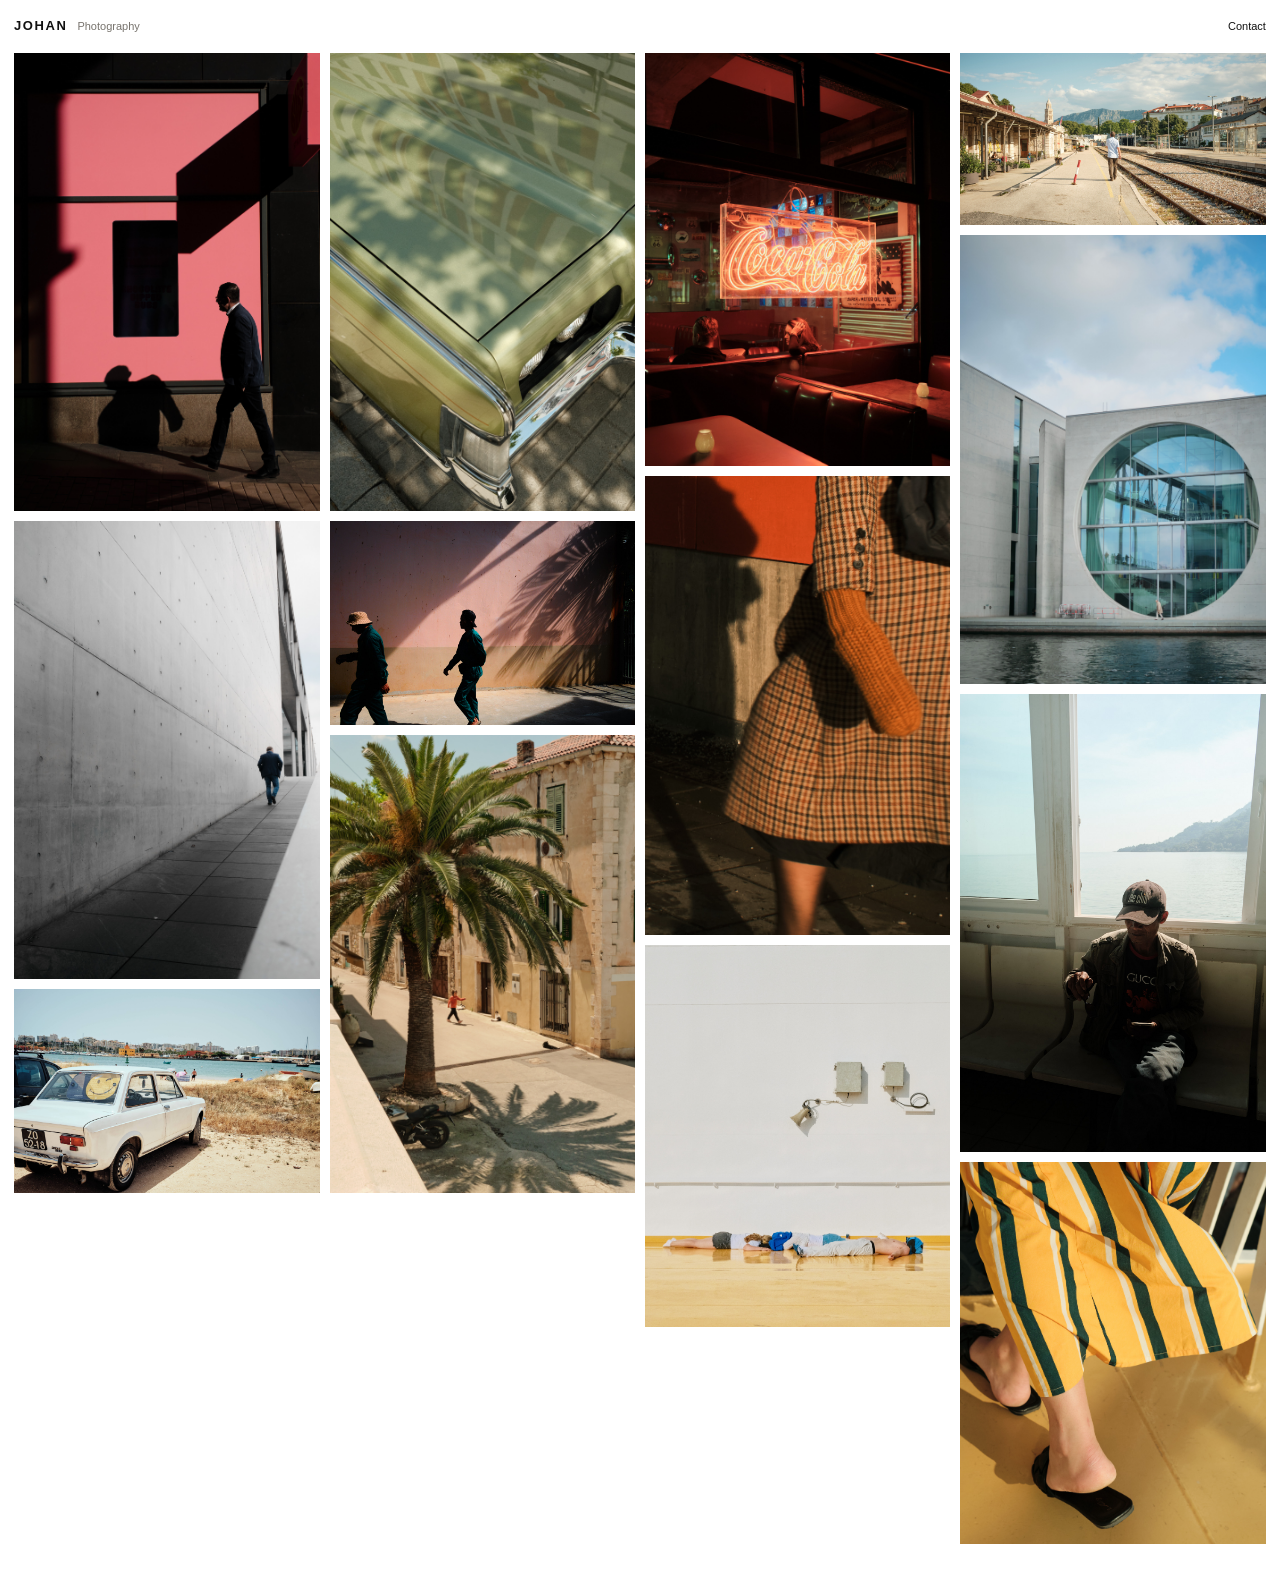
==== index.html @ b37588cd "Add files via upload" ====
<!doctype html>
<html lang="sv">
<head>
  <meta charset="utf-8" />
  <meta name="viewport" content="width=device-width, initial-scale=1" />
  <meta name="description" content="Photography portfolio" />
  <title>Johan — Photography</title>
  <link rel="stylesheet" href="styles.css" />
</head>
<body>
  <header class="site-header">
    <a class="identity" href="index.html" aria-label="Startsida">
      <span class="name">JOHAN</span>
      <span class="subtitle">Photography</span>
    </a>
    <nav aria-label="Huvudmeny">
      <a href="contact.html">Contact</a>
    </nav>
  </header>

  <main>
    <section class="gallery" aria-label="Fotogalleri">
      <figure class="photo"><button class="photo-button" data-src="images/10-pink-wall.jpg" aria-label="Öppna bild"><img src="images/10-pink-wall.jpg" alt="Man framför rosa vägg i starkt ljus och skugga" loading="eager"></button></figure>
      <figure class="photo"><button class="photo-button" data-src="images/01-car-reflection.jpg" aria-label="Öppna bild"><img src="images/01-car-reflection.jpg" alt="Reflektioner av löv och fasad över en äldre bil" loading="lazy"></button></figure>
      <figure class="photo"><button class="photo-button" data-src="images/02-cocacola.jpg" aria-label="Öppna bild"><img src="images/02-cocacola.jpg" alt="Neonskylt i diner med två personer" loading="lazy"></button></figure>
      <figure class="photo"><button class="photo-button" data-src="images/06-station.jpg" aria-label="Öppna bild"><img src="images/06-station.jpg" alt="Man går längs järnvägsstation med berg i bakgrunden" loading="lazy"></button></figure>
      <figure class="photo"><button class="photo-button" data-src="images/03-architecture-circle.jpg" aria-label="Öppna bild"><img src="images/03-architecture-circle.jpg" alt="Modern arkitektur med stort runt fönster" loading="lazy"></button></figure>
      <figure class="photo"><button class="photo-button" data-src="images/09-plaid.jpg" aria-label="Öppna bild"><img src="images/09-plaid.jpg" alt="Närbild av rutig kappa och orange vantar i solljus" loading="lazy"></button></figure>
      <figure class="photo"><button class="photo-button" data-src="images/04-concrete-walk.jpg" aria-label="Öppna bild"><img src="images/04-concrete-walk.jpg" alt="Man går längs monumental betongvägg" loading="lazy"></button></figure>
      <figure class="photo"><button class="photo-button" data-src="images/07-shadows-walk.jpg" aria-label="Öppna bild"><img src="images/07-shadows-walk.jpg" alt="Två personer går genom starka skuggor" loading="lazy"></button></figure>
      <figure class="photo"><button class="photo-button" data-src="images/08-ferry-man.jpg" aria-label="Öppna bild"><img src="images/08-ferry-man.jpg" alt="Man sitter framför öppet fönster med hav och kust bakom" loading="lazy"></button></figure>
      <figure class="photo"><button class="photo-button" data-src="images/05-palm-street.jpg" aria-label="Öppna bild"><img src="images/05-palm-street.jpg" alt="Palmträd, hus och person på solig gata" loading="lazy"></button></figure>
      <figure class="photo"><button class="photo-button" data-src="images/11-resting.jpg" aria-label="Öppna bild"><img src="images/11-resting.jpg" alt="Människor ligger på golvet under en stor vit vägg" loading="lazy"></button></figure>
      <figure class="photo"><button class="photo-button" data-src="images/12-white-car.jpg" aria-label="Öppna bild"><img src="images/12-white-car.jpg" alt="Vit äldre bil vid vatten med stad i bakgrunden" loading="lazy"></button></figure>
      <figure class="photo"><button class="photo-button" data-src="images/13-yellow-stripes.jpg" aria-label="Öppna bild"><img src="images/13-yellow-stripes.jpg" alt="Gulrandig klänning och svarta skor i solljus" loading="lazy"></button></figure>
    </section>
  </main>

  <dialog class="lightbox" aria-label="Bildvisning">
    <button class="close" aria-label="Stäng bildvisning">×</button>
    <button class="nav prev" aria-label="Föregående bild">←</button>
    <img src="" alt="" />
    <button class="nav next" aria-label="Nästa bild">→</button>
  </dialog>

  <script src="script.js"></script>
</body>
</html>
---- styles.css ----
:root {
  --paper: #ffffff;
  --ink: #111111;
  --muted: #77736d;
  --side: clamp(12px, 1.1vw, 18px);
  --gap: 10px;
}

* { box-sizing: border-box; }
html { scroll-behavior: smooth; }
body {
  margin: 0;
  background: var(--paper);
  color: var(--ink);
  font-family: Arial, Helvetica, sans-serif;
  -webkit-font-smoothing: antialiased;
}

a { color: inherit; text-decoration: none; }

.site-header {
  padding: 18px var(--side) 20px;
  display: flex;
  align-items: baseline;
  justify-content: space-between;
  gap: 24px;
}
.identity { display: flex; align-items: baseline; gap: 10px; }
.name { font-size: 13px; letter-spacing: .12em; font-weight: 600; }
.subtitle { font-size: 11px; color: var(--muted); }
nav { display: flex; gap: 16px; font-size: 11px; }
nav a, .email { border-bottom: 1px solid transparent; }
nav a:hover, .email:hover { border-color: currentColor; }

/*
  Masonry gallery: equal-width columns, compact spacing and natural image
  proportions. JavaScript distributes each new image to the currently
  shortest column, so portrait and landscape mixes stay visually balanced.
*/
.gallery {
  width: calc(100% - (2 * var(--side)));
  max-width: 1900px;
  margin: 0 auto;
  padding-bottom: 42px;
}
.masonry-grid {
  display: grid;
  grid-template-columns: repeat(var(--cols, 5), minmax(0, 1fr));
  gap: var(--gap);
  align-items: start;
}
.masonry-column {
  display: flex;
  flex-direction: column;
  gap: var(--gap);
  min-width: 0;
}
.photo { margin: 0; overflow: hidden; }
.photo-button {
  display: block;
  width: 100%;
  padding: 0;
  border: 0;
  background: none;
  cursor: zoom-in;
}
.photo img {
  display: block;
  width: 100%;
  height: auto;
}

.contact-page {
  width: min(760px, calc(100% - (2 * var(--side))));
  margin: 0 auto;
  padding: min(18vh, 150px) 0 80px;
}
.contact-card {
  max-width: 520px;
  font-size: clamp(18px, 2.2vw, 28px);
  line-height: 1.35;
}
.contact-card p { margin: 0 0 22px; }
.email { font-size: 13px; }

.lightbox {
  width: 100vw;
  height: 100vh;
  max-width: none;
  max-height: none;
  margin: 0;
  padding: 0;
  border: 0;
  background: rgba(8,8,8,.97);
  overflow: hidden;
}
.lightbox::backdrop { background: #080808; }
.lightbox[open] { display: grid; place-items: center; }
.lightbox img { max-width: 92vw; max-height: 90vh; width: auto; height: auto; object-fit: contain; }
.close, .nav {
  position: fixed;
  z-index: 2;
  border: 0;
  background: transparent;
  color: #fff;
  cursor: pointer;
  opacity: .72;
}
.close:hover, .nav:hover { opacity: 1; }
.close { top: 16px; right: 22px; font-size: 36px; line-height: 1; }
.nav { top: 50%; transform: translateY(-50%); font-size: 26px; padding: 18px; }
.prev { left: 6px; }
.next { right: 6px; }

@media (max-width: 620px) {
  :root { --gap: 7px; }
  .site-header { padding-top: 16px; padding-bottom: 18px; }
  .identity { flex-direction: column; gap: 3px; }
  .gallery { width: calc(100% - 16px); }
  .masonry-grid { grid-template-columns: 1fr; }
  .nav { display: none; }
  .lightbox img { max-width: 96vw; max-height: 88vh; }
  .contact-page { padding-top: 18vh; }
}

@media (prefers-reduced-motion: reduce) {
  html { scroll-behavior: auto; }
}
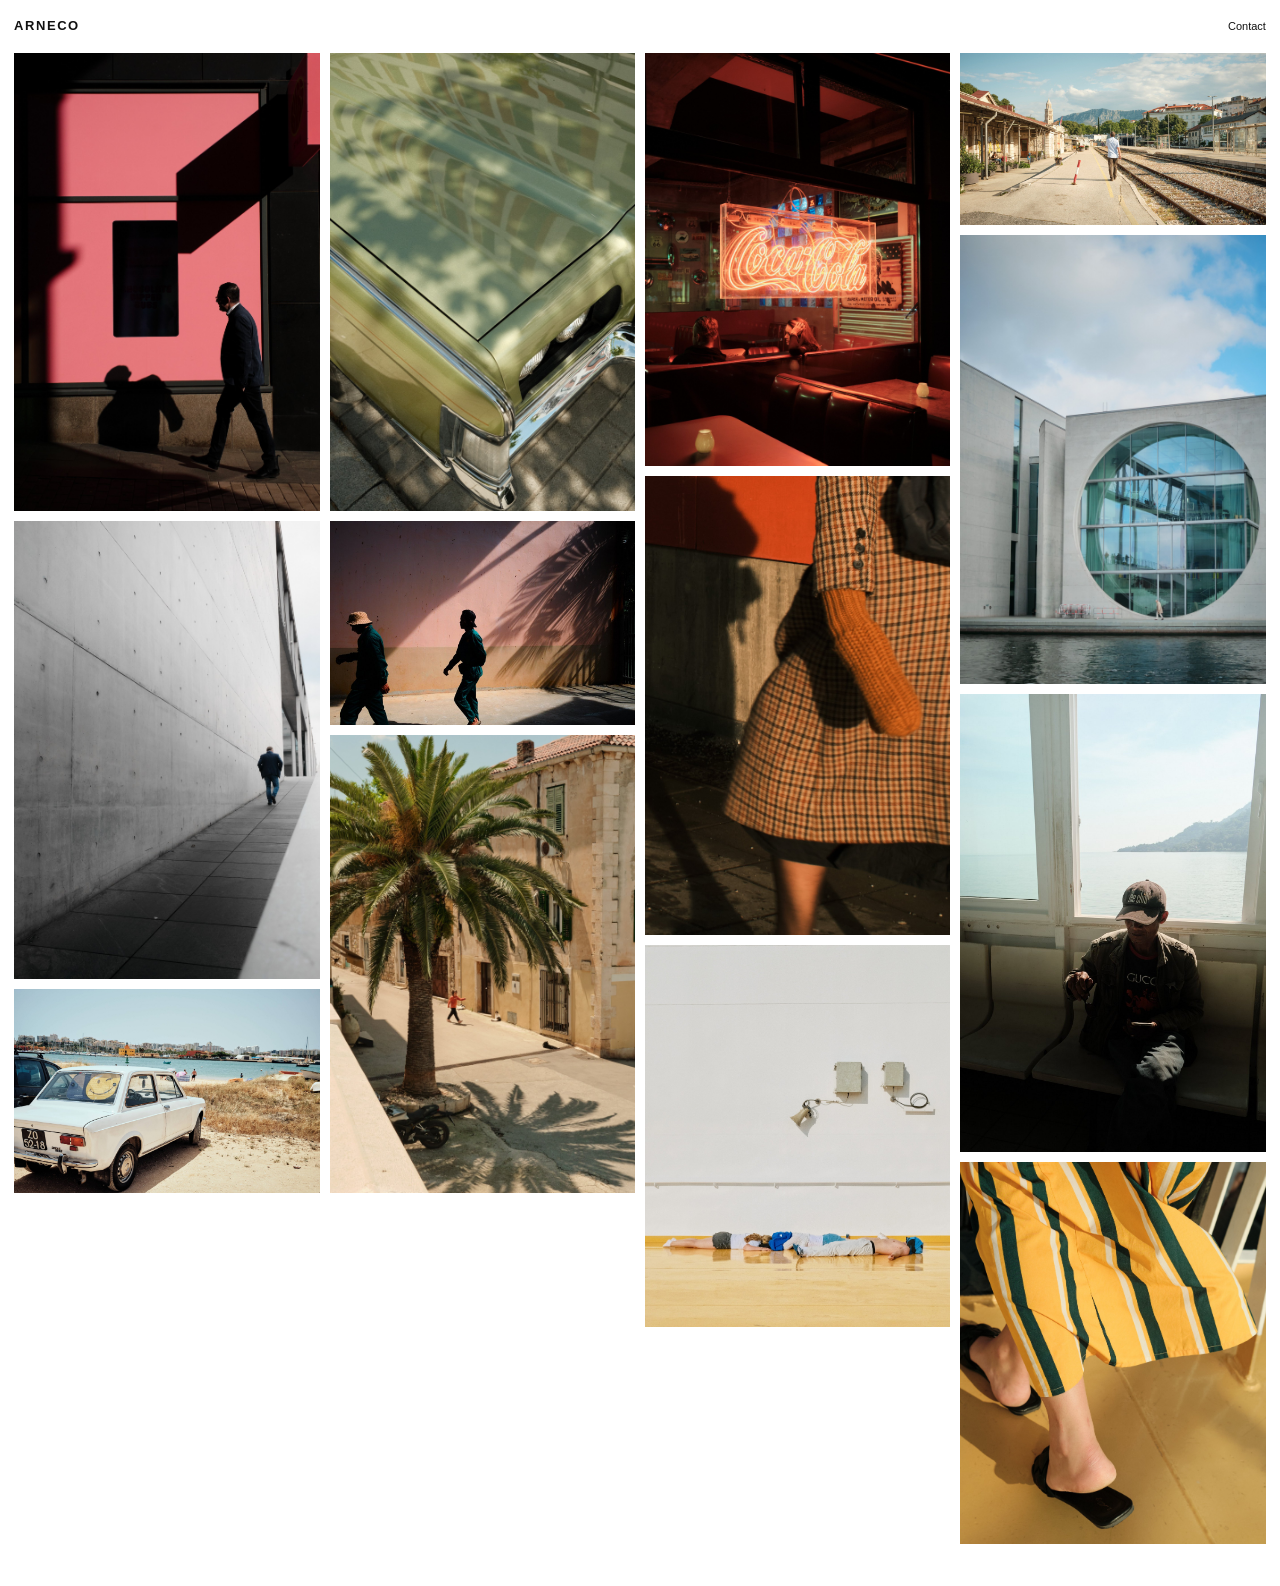
==== commit 1c9a7882: "Add files via upload" ====
--- a/index.html
+++ b/index.html
@@ -3,15 +3,14 @@
 <head>
   <meta charset="utf-8" />
   <meta name="viewport" content="width=device-width, initial-scale=1" />
-  <meta name="description" content="Photography portfolio" />
-  <title>Johan — Photography</title>
+  <meta name="description" content="ARNECO — photography" />
+  <title>ARNECO</title>
   <link rel="stylesheet" href="styles.css" />
 </head>
 <body>
   <header class="site-header">
     <a class="identity" href="index.html" aria-label="Startsida">
-      <span class="name">JOHAN</span>
-      <span class="subtitle">Photography</span>
+      <span class="name">ARNECO</span>
     </a>
     <nav aria-label="Huvudmeny">
       <a href="contact.html">Contact</a>
@@ -20,19 +19,19 @@
 
   <main>
     <section class="gallery" aria-label="Fotogalleri">
-      <figure class="photo"><button class="photo-button" data-src="images/10-pink-wall.jpg" aria-label="Öppna bild"><img src="images/10-pink-wall.jpg" alt="Man framför rosa vägg i starkt ljus och skugga" loading="eager"></button></figure>
-      <figure class="photo"><button class="photo-button" data-src="images/01-car-reflection.jpg" aria-label="Öppna bild"><img src="images/01-car-reflection.jpg" alt="Reflektioner av löv och fasad över en äldre bil" loading="lazy"></button></figure>
-      <figure class="photo"><button class="photo-button" data-src="images/02-cocacola.jpg" aria-label="Öppna bild"><img src="images/02-cocacola.jpg" alt="Neonskylt i diner med två personer" loading="lazy"></button></figure>
-      <figure class="photo"><button class="photo-button" data-src="images/06-station.jpg" aria-label="Öppna bild"><img src="images/06-station.jpg" alt="Man går längs järnvägsstation med berg i bakgrunden" loading="lazy"></button></figure>
-      <figure class="photo"><button class="photo-button" data-src="images/03-architecture-circle.jpg" aria-label="Öppna bild"><img src="images/03-architecture-circle.jpg" alt="Modern arkitektur med stort runt fönster" loading="lazy"></button></figure>
-      <figure class="photo"><button class="photo-button" data-src="images/09-plaid.jpg" aria-label="Öppna bild"><img src="images/09-plaid.jpg" alt="Närbild av rutig kappa och orange vantar i solljus" loading="lazy"></button></figure>
-      <figure class="photo"><button class="photo-button" data-src="images/04-concrete-walk.jpg" aria-label="Öppna bild"><img src="images/04-concrete-walk.jpg" alt="Man går längs monumental betongvägg" loading="lazy"></button></figure>
-      <figure class="photo"><button class="photo-button" data-src="images/07-shadows-walk.jpg" aria-label="Öppna bild"><img src="images/07-shadows-walk.jpg" alt="Två personer går genom starka skuggor" loading="lazy"></button></figure>
-      <figure class="photo"><button class="photo-button" data-src="images/08-ferry-man.jpg" aria-label="Öppna bild"><img src="images/08-ferry-man.jpg" alt="Man sitter framför öppet fönster med hav och kust bakom" loading="lazy"></button></figure>
-      <figure class="photo"><button class="photo-button" data-src="images/05-palm-street.jpg" aria-label="Öppna bild"><img src="images/05-palm-street.jpg" alt="Palmträd, hus och person på solig gata" loading="lazy"></button></figure>
-      <figure class="photo"><button class="photo-button" data-src="images/11-resting.jpg" aria-label="Öppna bild"><img src="images/11-resting.jpg" alt="Människor ligger på golvet under en stor vit vägg" loading="lazy"></button></figure>
-      <figure class="photo"><button class="photo-button" data-src="images/12-white-car.jpg" aria-label="Öppna bild"><img src="images/12-white-car.jpg" alt="Vit äldre bil vid vatten med stad i bakgrunden" loading="lazy"></button></figure>
-      <figure class="photo"><button class="photo-button" data-src="images/13-yellow-stripes.jpg" aria-label="Öppna bild"><img src="images/13-yellow-stripes.jpg" alt="Gulrandig klänning och svarta skor i solljus" loading="lazy"></button></figure>
+      <figure class="photo"><button class="photo-button" data-src="images/10-pink-wall.jpg" aria-label="Öppna bild"><img src="images/10-pink-wall.jpg" width="1365" height="2047" alt="Man framför rosa vägg i starkt ljus och skugga" loading="eager"></button></figure>
+      <figure class="photo"><button class="photo-button" data-src="images/01-car-reflection.jpg" aria-label="Öppna bild"><img src="images/01-car-reflection.jpg" width="1365" height="2048" alt="Reflektioner av löv och fasad över en äldre bil" loading="lazy"></button></figure>
+      <figure class="photo"><button class="photo-button" data-src="images/02-cocacola.jpg" aria-label="Öppna bild"><img src="images/02-cocacola.jpg" width="1513" height="2048" alt="Neonskylt i diner med två personer" loading="lazy"></button></figure>
+      <figure class="photo"><button class="photo-button" data-src="images/06-station.jpg" aria-label="Öppna bild"><img src="images/06-station.jpg" width="2048" height="1152" alt="Man går längs järnvägsstation med berg i bakgrunden" loading="lazy"></button></figure>
+      <figure class="photo"><button class="photo-button" data-src="images/03-architecture-circle.jpg" aria-label="Öppna bild"><img src="images/03-architecture-circle.jpg" width="1393" height="2048" alt="Modern arkitektur med stort runt fönster" loading="lazy"></button></figure>
+      <figure class="photo"><button class="photo-button" data-src="images/09-plaid.jpg" aria-label="Öppna bild"><img src="images/09-plaid.jpg" width="1365" height="2048" alt="Närbild av rutig kappa och orange vantar i solljus" loading="lazy"></button></figure>
+      <figure class="photo"><button class="photo-button" data-src="images/04-concrete-walk.jpg" aria-label="Öppna bild"><img src="images/04-concrete-walk.jpg" width="1365" height="2048" alt="Man går längs monumental betongvägg" loading="lazy"></button></figure>
+      <figure class="photo"><button class="photo-button" data-src="images/07-shadows-walk.jpg" aria-label="Öppna bild"><img src="images/07-shadows-walk.jpg" width="1080" height="720" alt="Två personer går genom starka skuggor" loading="lazy"></button></figure>
+      <figure class="photo"><button class="photo-button" data-src="images/08-ferry-man.jpg" aria-label="Öppna bild"><img src="images/08-ferry-man.jpg" width="1080" height="1620" alt="Man sitter framför öppet fönster med hav och kust bakom" loading="lazy"></button></figure>
+      <figure class="photo"><button class="photo-button" data-src="images/05-palm-street.jpg" aria-label="Öppna bild"><img src="images/05-palm-street.jpg" width="1365" height="2048" alt="Palmträd, hus och person på solig gata" loading="lazy"></button></figure>
+      <figure class="photo"><button class="photo-button" data-src="images/11-resting.jpg" aria-label="Öppna bild"><img src="images/11-resting.jpg" width="1638" height="2048" alt="Människor ligger på golvet under en stor vit vägg" loading="lazy"></button></figure>
+      <figure class="photo"><button class="photo-button" data-src="images/12-white-car.jpg" aria-label="Öppna bild"><img src="images/12-white-car.jpg" width="2048" height="1365" alt="Vit äldre bil vid vatten med stad i bakgrunden" loading="lazy"></button></figure>
+      <figure class="photo"><button class="photo-button" data-src="images/13-yellow-stripes.jpg" aria-label="Öppna bild"><img src="images/13-yellow-stripes.jpg" width="1638" height="2048" alt="Gulrandig klänning och svarta skor i solljus" loading="lazy"></button></figure>
     </section>
   </main>
 
